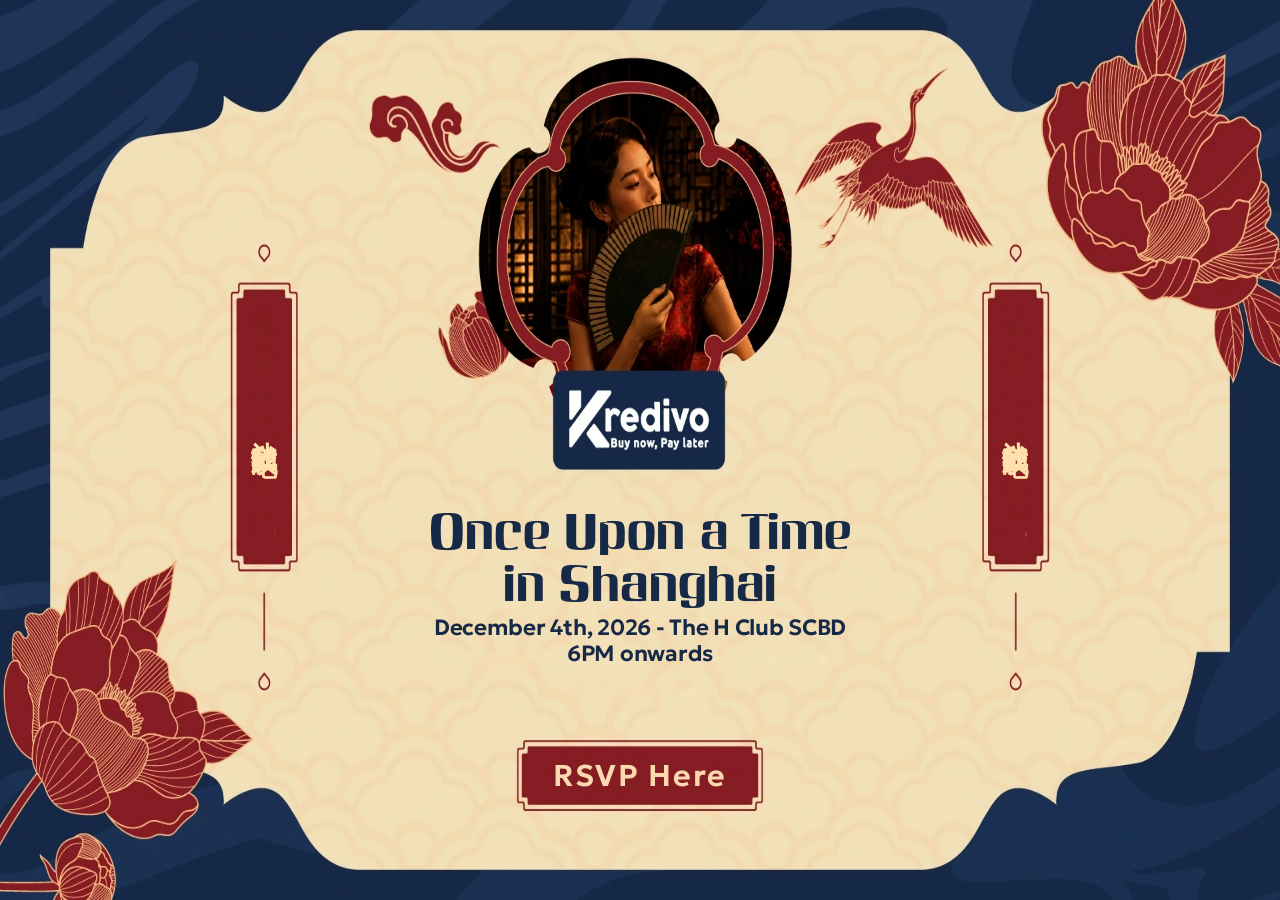
==== index.html @ e2d03d8a "Init shanghai-microsite" ====
<!doctype html>
<html lang="en">
<head>
  <meta charset="utf-8">
  <meta name="viewport" content="width=device-width, initial-scale=1">
  <meta name="theme-color" content="#162947">
  <meta name="description" content="Once Upon a Time in Shanghai. December 4th, 2026 at The H Club SCBD, 6PM onwards.">
  <title>Once Upon a Time in Shanghai — Kredivo</title>
  <link rel="preload" href="./assets/fonts/Inverserif.otf" as="font" type="font/otf" crossorigin>
  <link rel="preload" href="./assets/fonts/Geologica-VariableFont_CRSV,SHRP,slnt,wght.ttf" as="font" type="font/ttf" crossorigin>
  <link rel="stylesheet" href="./assets/css/styles.css">
</head>
<body>
  <main class="event-poster" aria-label="Kredivo event invitation">
    <!-- Only non-text illustrations and the Kredivo logo are raster artwork. -->
    <span class="ornament-message ornament-left" lang="zh-Hans">让我们狂欢吧</span>
    <span class="ornament-message ornament-right" lang="zh-Hans">让我们狂欢吧</span>

    <section class="event-details" aria-labelledby="event-title">
      <h1 id="event-title" class="event-title">
        <span>Once Upon a Time</span>
        <span>in Shanghai</span>
      </h1>
      <p class="event-when">
        <span>December 4th, 2026 - The H Club SCBD</span>
        <span>6PM onwards</span>
      </p>
    </section>

    <a class="rsvp-button" href="./rsvp.html" aria-label="RSVP for Once Upon a Time in Shanghai">RSVP Here</a>
  </main>
</body>
</html>
---- assets/css/styles.css ----
/* Fonts are loaded directly from the three ORIGINAL uploaded filenames.
   Place the three supplied original fonts in assets/fonts/ (no conversion needed).
   Gurmukhi MN lacks Han characters, so Chinese characters use CJK fallbacks. */
@font-face {
  font-family: 'Inverserif';
  src: url('../fonts/Inverserif.otf') format('opentype');
  font-style: normal;
  font-weight: 400;
  font-display: swap;
}
@font-face {
  font-family: 'Geologica';
  src: url('../fonts/Geologica-VariableFont_CRSV,SHRP,slnt,wght.ttf') format('truetype');
  font-style: normal;
  font-weight: 100 900;
  font-display: swap;
}
@font-face {
  font-family: 'Gurmukhi MN';
  src: local('Gurmukhi MN Bold'),
       url('../fonts/Gurmukhi MN.ttc') format('collection');
  font-style: normal;
  font-weight: 700;
  font-display: swap;
}

/* Shared styles for index.html, rsvp.html, and thank-you.html */
/* Gurmukhi MN Bold does not contain Han glyphs. The following fonts are used
   automatically for Chinese characters while retaining the requested family first. */
:root {
  color-scheme: light;
  --navy: #162947;
  --red: #871c25;
  --cream: #fbd8af;
  --body-font: 'Geologica', Arial, sans-serif;
  --title-font: 'Inverserif', Georgia, serif;
  --chinese-font: 'Gurmukhi MN', 'Noto Serif CJK SC', 'Songti SC', 'SimSun', serif;
}
*, *::before, *::after { box-sizing: border-box; }
html, body { margin: 0; background: var(--navy); }
body { color: var(--navy); font-family: var(--body-font); -webkit-font-smoothing: antialiased; text-rendering: optimizeLegibility; }

.event-poster, .rsvp-poster {
  position: relative;
  isolation: isolate;
  width: 100%;
  min-height: 100svh;
  aspect-ratio: 1920 / 1080;
  overflow: hidden;
  container-type: inline-size;
  background: var(--navy) url('../artwork-desktop.webp') center / 100% 100% no-repeat;
}
.event-details { position: absolute; left: 50%; top: 56.43%; width: 73%; transform: translateX(-50%); text-align: center; }
.event-title { margin: 0; font-family: var(--title-font); font-weight: 400; font-size: 3.78cqw; line-height: 1.07; letter-spacing: .004em; }
.event-title span, .event-when span { display: block; }
.event-when { margin: .12em 0 0; font-family: var(--body-font); font-weight: 600; font-size: 1.73cqw; line-height: 1.19; letter-spacing: -.012em; }

/* Actual Chinese HTML text, never an SVG or part of the background image. */
.ornament-message {
  position: absolute;
  z-index: 1;
  top: 33.95%;
  height: 27.2%;
  display: flex;
  align-items: center;
  justify-content: center;
  writing-mode: vertical-rl;
  text-orientation: upright;
  white-space: nowrap;
  font: 700 2.05cqw/1 var(--chinese-font);
  letter-spacing: .1em;
  color: #ffe0ac;
  transform: translateX(-50%);
}
.ornament-left { left: 20.62%; }
.ornament-right { left: 79.35%; }

.rsvp-button {
  position: absolute;
  z-index: 1;
  display: flex;
  justify-content: center;
  align-items: center;
  top: 82.15%;
  left: 50%;
  transform: translateX(-50%);
  width: 19.3%;
  height: 8.15%;
  border-radius: 5px;
  color: var(--cream);
  font: 600 2.35cqw/1 var(--body-font);
  letter-spacing: .055em;
  text-decoration: none;
  white-space: nowrap;
  cursor: pointer;
  transition: color .18s ease;
}
.rsvp-button:hover { color: white; }
.rsvp-button:focus-visible { outline: 3px solid white; outline-offset: 5px; }
.sr-only { position: absolute; width: 1px; height: 1px; padding: 0; margin: -1px; overflow: hidden; clip: rect(0,0,0,0); white-space: nowrap; border: 0; }
@media (max-width: 900px), (orientation: portrait) {
  .event-poster, .rsvp-poster { aspect-ratio: 944 / 2048; }
  .event-poster { background-image: url('../artwork-mobile.webp'); }
  .event-details { top: 53.36%; width: 90%; }
  .event-title { font-size: 8.28cqw; line-height: 1.09; letter-spacing: .009em; }
  .event-when { margin-top: .15em; font-size: 3.82cqw; line-height: 1.19; letter-spacing: -.012em; }
  .ornament-message { top: 31.1%; height: 11.7%; font-size: 4.2cqw; letter-spacing: .1em; }
  .ornament-left { left: 12.55%; }
  .ornament-right { left: 87.45%; }
  .rsvp-button { top: 72.1%; width: 48.3%; height: 5.45%; font-size: 5.65cqw; letter-spacing: .045em; }
}
@media (prefers-reduced-motion: reduce) { .rsvp-button { transition: none; } }


/* RSVP page */
/* All prose, headings, Chinese ornaments, labels and buttons are live HTML text.
   Background WebP files only contain decorations and the Kredivo brand mark. */
.rsvp-poster { background-image: url('../artwork-rsvp-desktop.webp'); }
.rsvp-poster .ornament-message { top: 43.9%; height: 21.9%; font-size: 1.92cqw; letter-spacing: .12em; }
.rsvp-poster .ornament-left { left: 6.96%; }
.rsvp-poster .ornament-right { left: 45%; }
.rsvp-event-name {
  position: absolute;
  z-index: 1;
  top: 72.45%;
  left: 26%;
  width: 39.8%;
  transform: translateX(-50%);
  color: var(--navy);
  font: 400 3.72cqw/1.08 var(--title-font);
  text-align: center;
  letter-spacing: .002em;
}
.rsvp-event-name span { display: block; white-space: nowrap; }
.rsvp-heading {
  position: absolute;
  top: 5.48%;
  left: 73.95%;
  width: 35%;
  transform: translateX(-50%);
  margin: 0;
  color: var(--red);
  text-align: center;
  font: 600 6.38cqw/1.1 var(--body-font);
  letter-spacing: .008em;
}
.rsvp-form { position: absolute; inset: 0; margin: 0; }
.rsvp-field { position: absolute; left: 57.3%; width: 33.07%; height: 7.0%; }
.field-name { top: 20.65%; }
.field-company { top: 32.56%; }
.field-whatsapp { top: 44.48%; }
.rsvp-field label {
  display: block;
  color: #0c0c0c;
  font: 600 1.48cqw/1.15 var(--body-font);
  letter-spacing: .05em;
  white-space: nowrap;
}
.rsvp-field input {
  display: block;
  position: absolute;
  bottom: 0;
  width: 100%;
  height: 52%;
  padding: 0 .25em .1em 0;
  border: 0;
  border-bottom: 1px solid #8c8d85;
  border-radius: 0;
  background: transparent;
  color: var(--navy);
  font: 400 1.18cqw/1.2 var(--body-font);
  caret-color: var(--red);
  outline-offset: 3px;
  text-overflow: ellipsis;
}
.rsvp-field input:focus-visible { outline: 2px solid var(--red); }
.rsvp-check {
  position: absolute;
  left: 57.6%;
  width: 35%;
  display: flex;
  align-items: center;
  gap: 1.0cqw;
  color: #080808;
  cursor: pointer;
  font: 400 1.13cqw/1.28 var(--body-font);
}
.check-attendance { top: 56.1%; min-height: 4.4%; font-weight: 600; }
.check-consent { top: 64.0%; min-height: 10.0%; }
.rsvp-check input {
  appearance: none;
  -webkit-appearance: none;
  flex: 0 0 1.9cqw;
  height: 1.9cqw;
  min-width: 17px;
  min-height: 17px;
  margin: 0;
  border: 1px solid #8291a5;
  border-radius: .38cqw;
  background: white;
  cursor: pointer;
}
.rsvp-check input:checked { background: var(--red); border-color: var(--red); }
.rsvp-check input:checked::after {
  content: '';
  display: block;
  width: 31%;
  height: 52%;
  margin: 17% auto;
  border: solid white;
  border-width: 0 2px 2px 0;
  transform: rotate(45deg);
}
.rsvp-check input:focus-visible { outline: 3px solid var(--navy); outline-offset: 3px; }
.nontransferable {
  position: absolute;
  top: 79.25%;
  left: 56.4%;
  width: 35%;
  margin: 0;
  color: #0b0b0b;
  font: 600 1.3cqw/1.35 var(--body-font);
  letter-spacing: .03em;
  text-align: center;
  white-space: nowrap;
}
.rsvp-submit {
  position: absolute;
  top: 85.5%;
  left: 64.7%;
  width: 17.9%;
  height: 7%;
  display: flex;
  align-items: center;
  justify-content: center;
  padding: 0;
  border: 0;
  border-radius: 5px;
  background: transparent;
  color: var(--cream);
  font: 600 2.25cqw/1 var(--body-font);
  letter-spacing: .07em;
  cursor: pointer;
}
.rsvp-submit:hover { color: #fff; }
.rsvp-submit:focus-visible { outline: 3px solid var(--navy); outline-offset: 5px; }
.rsvp-submit:disabled { cursor: progress; opacity: .7; }
.form-feedback { position: absolute; z-index: 3; top: 94%; left: 56%; width: 35%; margin: 0; padding: 9px 12px; border-radius: 4px; background: var(--red); color: white; font: 600 clamp(13px,1cqw,20px)/1.35 var(--body-font); text-align: center; }
.form-feedback[hidden] { display: none; }
@media (max-width: 900px), (orientation: portrait) {
  .rsvp-poster { background-image: url('../artwork-rsvp-mobile.webp'); }
  .rsvp-poster .ornament-message { display: none; }
  .rsvp-event-name { top: 23.4%; left: 50%; width: 87%; font-size: 7.3cqw; line-height: 1.1; }
  .rsvp-heading { top: 32.6%; left: 50%; width: 85%; font-size: 14.65cqw; letter-spacing: .004em; }
  .rsvp-field { left: 15.15%; width: 69.75%; height: 4.2%; }
  .field-name { top: 40.6%; }
  .field-company { top: 47.1%; }
  .field-whatsapp { top: 53.62%; }
  .rsvp-field label { font-size: 3.4cqw; line-height: 1.2; letter-spacing: .04em; }
  .rsvp-field input { height: 46%; font-size: max(16px,2.65cqw); }
  .rsvp-check { left: 15.85%; width: 72%; gap: 2.3cqw; font-size: 2.5cqw; line-height: 1.3; }
  .check-attendance { top: 60.2%; min-height: 2.4%; }
  .check-consent { top: 64.0%; min-height: 6.0%; }
  .rsvp-check input { flex-basis: 3.82cqw; height: 3.82cqw; border-radius: .7cqw; }
  .nontransferable { top: 72.9%; left: 13%; width: 74%; font-size: 2.9cqw; letter-spacing: .015em; }
  .rsvp-submit { top: 76.1%; left: 30.6%; width: 38.8%; height: 4.25%; font-size: 4.75cqw; letter-spacing: .065em; }
  .form-feedback { top: 82.2%; left: 14%; width: 72%; font-size: clamp(12px,2cqw,19px); }
}
@media (prefers-reduced-motion: reduce) { .rsvp-submit { transition: none; } }


/* Thank You page */
/* Thank-you artwork contains no embedded lettering or QR code.
   The logo present in the mobile image remains the supplied brand artwork. */
.thank-you-poster {
  position: relative;
  isolation: isolate;
  container-type: inline-size;
  width: 100%;
  min-height: 100svh;
  aspect-ratio: 1920 / 1080;
  overflow: hidden;
  background: var(--navy) url('../artwork-thank-you-desktop.webp') center / 100% 100% no-repeat;
}
.thank-you-event-name {
  position: absolute;
  top: 8.9%;
  left: 50%;
  transform: translateX(-50%);
  width: 63%;
  margin: 0;
  color: var(--navy);
  font: 400 3.40cqw/1.06 var(--title-font);
  text-align: center;
  letter-spacing: .004em;
}
.thank-you-event-name span,
.thank-you-message p span { display: block; white-space: nowrap; }

.thank-you-qr-section {
  position: absolute;
  top: 27.65%;
  left: 50%;
  transform: translateX(-50%);
  display: flex;
  flex-direction: column;
  align-items: center;
  width: 35%;
}
.thank-you-qr-link {
  width: 56.08%;
  aspect-ratio: 1;
  display: block;
  background: white;
  cursor: pointer;
}
.thank-you-qr {
  display: block;
  width: 100%;
  height: 100%;
  object-fit: contain;
  image-rendering: pixelated;
}
.thank-you-qr-caption {
  display: block;
  margin-top: .32em;
  color: #080808;
  font: 600 1.8cqw/1.2 var(--body-font);
  letter-spacing: -.02em;
  text-decoration: none;
  white-space: nowrap;
}
.thank-you-qr-caption:hover { text-decoration: underline; }
.thank-you-qr-caption:focus-visible,
.thank-you-qr-link:focus-visible { outline: 3px solid var(--red); outline-offset: 4px; }

.thank-you-message {
  position: absolute;
  top: 74.05%;
  left: 50%;
  transform: translateX(-50%);
  width: 66%;
  text-align: center;
  color: #000;
}
.thank-you-message h1 {
  margin: 0;
  font: 400 4.24cqw/1.08 var(--title-font);
}
.thank-you-message p {
  margin: .2em 0 0;
  font: 600 1.75cqw/1.18 var(--body-font);
}

@media (max-width: 900px), (orientation: portrait) {
  .thank-you-poster {
    aspect-ratio: 944 / 2048;
    background-image: url('../artwork-thank-you-mobile.webp');
  }
  .thank-you-event-name {
    top: 23.4%;
    width: 90%;
    font-size: 7.08cqw;
    line-height: 1.1;
    letter-spacing: .008em;
  }
  .thank-you-qr-section {
    top: 36.65%;
    width: 78%;
  }
  .thank-you-qr-link { width: 51.3%; }
  .thank-you-qr-caption {
    margin-top: .36em;
    font-size: 3.6cqw;
    letter-spacing: -.02em;
  }
  .thank-you-message {
    top: 64.30%;
    width: 88%;
  }
  .thank-you-message h1 { font-size: 8.72cqw; }
  .thank-you-message p { margin-top: .34em; font-size: 3.5cqw; line-height: 1.2; }
}
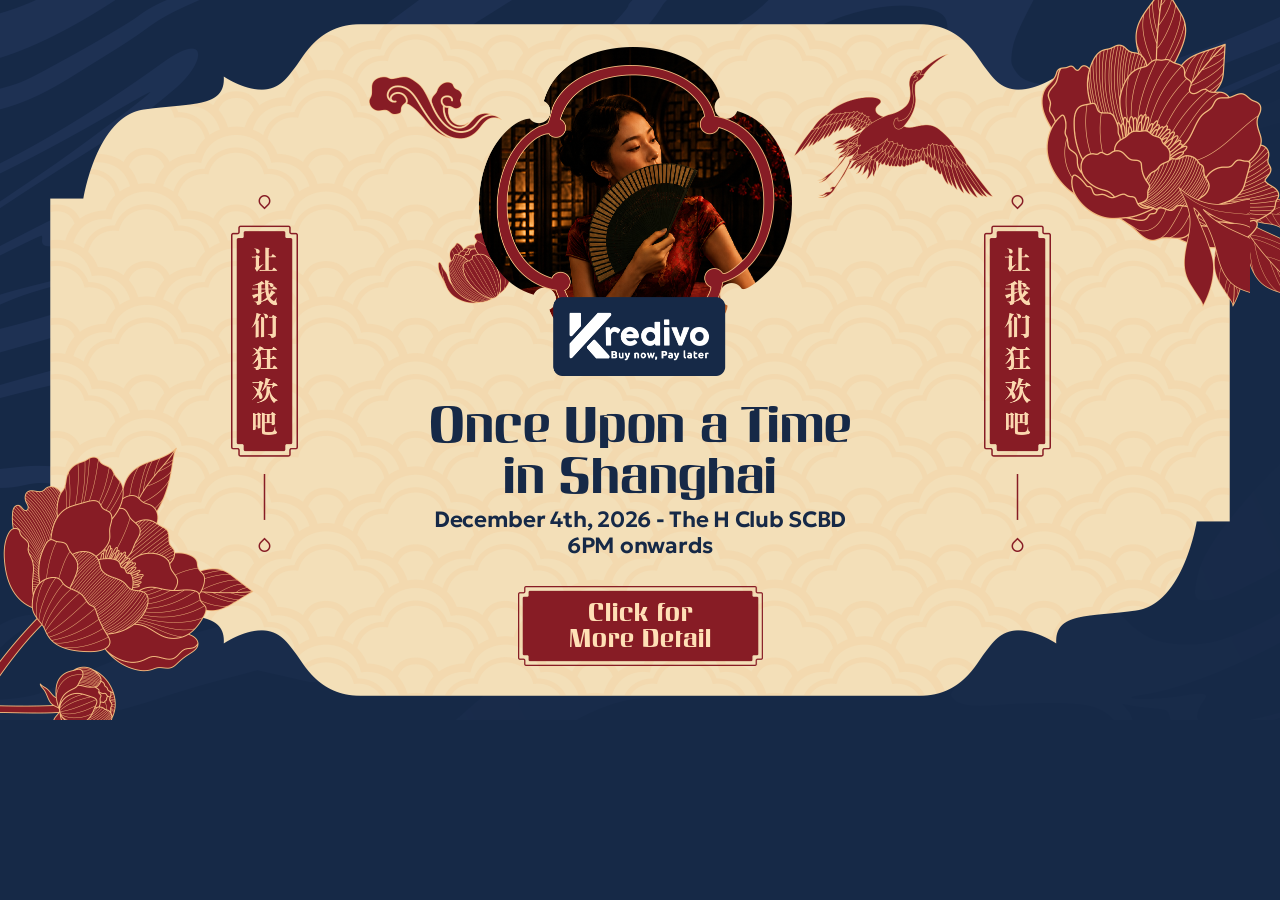
==== commit 9f78f84c: "Add new assets and update event pages for "Once Upon a Time in Shanghai" event - Added new images fo" ====
--- a/index.html
+++ b/index.html
@@ -4,30 +4,34 @@
   <meta charset="utf-8">
   <meta name="viewport" content="width=device-width, initial-scale=1">
   <meta name="theme-color" content="#162947">
-  <meta name="description" content="Once Upon a Time in Shanghai. December 4th, 2026 at The H Club SCBD, 6PM onwards.">
-  <title>Once Upon a Time in Shanghai — Kredivo</title>
-  <link rel="preload" href="./assets/fonts/Inverserif.otf" as="font" type="font/otf" crossorigin>
-  <link rel="preload" href="./assets/fonts/Geologica-VariableFont_CRSV,SHRP,slnt,wght.ttf" as="font" type="font/ttf" crossorigin>
+  <meta name="description" content="Once Upon a Time in Shanghai — Kredivo Year End Party, 4 December 2026.">
+  <title>Invitation — Once Upon a Time in Shanghai | Kredivo</title>
   <link rel="stylesheet" href="./assets/css/styles.css">
 </head>
 <body>
-  <main class="event-poster" aria-label="Kredivo event invitation">
-    <!-- Only non-text illustrations and the Kredivo logo are raster artwork. -->
-    <span class="ornament-message ornament-left" lang="zh-Hans">让我们狂欢吧</span>
-    <span class="ornament-message ornament-right" lang="zh-Hans">让我们狂欢吧</span>
 
-    <section class="event-details" aria-labelledby="event-title">
-      <h1 id="event-title" class="event-title">
-        <span>Once Upon a Time</span>
-        <span>in Shanghai</span>
-      </h1>
-      <p class="event-when">
-        <span>December 4th, 2026 - The H Club SCBD</span>
-        <span>6PM onwards</span>
-      </p>
-    </section>
-
-    <a class="rsvp-button" href="./rsvp.html" aria-label="RSVP for Once Upon a Time in Shanghai">RSVP Here</a>
-  </main>
+<main class="poster poster-index" aria-labelledby="event-title">
+  <picture class="art index-avatar" >
+    <source media="(max-width: 900px), (orientation: portrait)" srcset="./assets/img/phone/page-1/avatar.png">
+    <img src="./assets/img/screen/page-1/avatar.png" alt="" draggable="false">
+  </picture>
+  <picture class="art index-bird" >
+    <source media="(max-width: 900px), (orientation: portrait)" srcset="./assets/img/phone/page-1/bird.png">
+    <img src="./assets/img/screen/page-1/bird.png" alt="" draggable="false">
+  </picture>
+  <picture class="art index-flag-left" >
+    <source media="(max-width: 900px), (orientation: portrait)" srcset="./assets/img/phone/page-1/flag.png">
+    <img src="./assets/img/screen/page-1/flag.png" alt="" draggable="false">
+  </picture>
+  <picture class="art index-flag-right" >
+    <source media="(max-width: 900px), (orientation: portrait)" srcset="./assets/img/phone/page-1/flag.png">
+    <img src="./assets/img/screen/page-1/flag.png" alt="" draggable="false">
+  </picture>
+  <section class="event-details">
+    <h1 id="event-title" class="event-title"><span>Once Upon a Time</span><span>in Shanghai</span></h1>
+    <p class="event-when"><span>December 4th, 2026 - The H Club SCBD</span><span>6PM onwards</span></p>
+  </section>
+  <a class="art-button index-button" href="./detail.html" aria-label="Click for more detail about the event"><span>Click for<br>More Detail</span></a>
+</main>
 </body>
 </html>
--- a/assets/css/styles.css
+++ b/assets/css/styles.css
@@ -1,383 +1,120 @@
-/* Fonts are loaded directly from the three ORIGINAL uploaded filenames.
-   Place the three supplied original fonts in assets/fonts/ (no conversion needed).
-   Gurmukhi MN lacks Han characters, so Chinese characters use CJK fallbacks. */
-@font-face {
-  font-family: 'Inverserif';
-  src: url('../fonts/Inverserif.otf') format('opentype');
-  font-style: normal;
-  font-weight: 400;
-  font-display: swap;
+/* Shanghai microsite: decorative compositions provided as individual PNGs.
+   Reference layouts: assets/preview/screen & assets/preview/phone.
+   No WebP images are used. */
+@font-face { font-family: Inverserif; src: url('../fonts/Inverserif.otf') format('opentype'); font-weight: 400; font-display: swap; }
+@font-face { font-family: Geologica; src: url('../fonts/Geologica-VariableFont_CRSV,SHRP,slnt,wght.ttf') format('truetype'); font-weight: 100 900; font-display: swap; }
+:root { color-scheme: light; --navy:#162947; --red:#861924; --cream:#ffe0b6; --title:Inverserif,Georgia,serif; --body:Geologica,Arial,sans-serif; }
+*, *::before, *::after { box-sizing: border-box; }
+html,body { margin:0; padding:0; background:var(--navy); }
+body { font-family:var(--body); color:var(--navy); -webkit-font-smoothing:antialiased; }
+.poster { position:relative; isolation:isolate; container-type:inline-size; overflow:hidden; width:100%; aspect-ratio:1920/1080; margin:auto; background-position:center; background-size:100% 100%; background-repeat:no-repeat; }
+.poster-index { background-image:url('../img/screen/page-1/bg-page1.png'); }
+.poster-detail { background-image:url('../img/screen/page-2/bg-page2.png'); }
+.poster-rsvp { background-image:url('../img/screen/page-3/bg-page3.png'); }
+.poster-thanks { background-image:url('../img/screen/page-4/bg-page4.png'); }
+.art { display:block; position:absolute; z-index:1; pointer-events:none; }
+.art img { display:block; width:100%; height:auto; }
+.phone-only { display:none; }
+/* Page 1 / invitation */
+.index-avatar { top:6.48%; left:28.83%; width:33.01%; }
+.index-bird { top:7.55%; left:62.01%; width:15.55%; }
+.index-flag-left { top:27.13%; left:18.05%; width:5.24%; }
+.index-flag-right { top:27.13%; left:76.85%; width:5.24%; }
+.event-details { position:absolute; top:55.65%; left:50%; transform:translateX(-50%); width:75%; text-align:center; z-index:2; }
+.event-title { margin:0; font:400 3.78cqw/1.065 var(--title); letter-spacing:.004em; }
+.event-title span,.event-when span { display:block; white-space:nowrap; }
+.event-when { margin:.14em 0 0; font:600 1.73cqw/1.17 var(--body); letter-spacing:-.012em; }
+.art-button { z-index:3; position:absolute; display:flex; justify-content:center; align-items:center; border:0; padding:0; background-color:transparent; background-position:center; background-size:100% 100%; background-repeat:no-repeat; color:var(--cream); text-align:center; text-decoration:none; cursor:pointer; }
+.art-button:hover { filter:brightness(1.13); }
+.art-button:focus-visible { outline:3px solid var(--navy); outline-offset:5px; }
+.index-button { top:81.39%; left:40.45%; width:19.18%; aspect-ratio:491/159; background-image:url('../img/screen/page-1/btn.png'); font:400 1.92cqw/1.05 var(--title); letter-spacing:.04em; }
+/* Page 2 / guest and dress code */
+.detail-guest { top:0%; left:10.05%; width:31.57%; }
+.detail-group { top:23.26%; left:56.32%; width:29.88%; }
+.detail-rose { top:16.38%; left:40.83%; width:5.94%; }
+.detail-line { top:9.91%; left:48.69%; width:2.46%; }
+.detail-label { display:flex; align-items:center; justify-content:center; position:absolute; z-index:2; color:white; font:400 2.57cqw/1 var(--title); text-align:center; white-space:nowrap; background-size:100% 100%; background-repeat:no-repeat; }
+.main-guest-label { left:8.96%; top:51.67%; width:17.73%; height:7.23%; background-image:url('../img/screen/page-2/btn-3.png'); }
+.main-guest-name { position:absolute; z-index:2; left:15.65%; top:56.8%; margin:0; width:30%; color:var(--navy); text-align:center; font:750 11.85cqw/.98 var(--body); letter-spacing:-.04em; }
+.steal-label { left:59.46%; top:16.11%; width:22.85%; height:7.92%; background-image:url('../img/screen/page-2/btn-2.png'); }
+.next-button { left:40.45%; top:82.22%; width:19.18%; aspect-ratio:491/113; background-image:url('../img/screen/page-2/btn-1.png'); font:400 2.5cqw/1 var(--title); letter-spacing:.05em; }
+/* Page 3 / RSVP */
+.rsvp-avatar { top:7.10%; left:6.42%; width:35.78%; }
+.rsvp-flag-left { top:39.45%; left:4.6%; width:3.98%; }
+.rsvp-flag-right { top:39.45%; left:42.96%; width:3.98%; }
+.rsvp-event-name { position:absolute; z-index:2; top:72.55%; left:26%; width:39.8%; transform:translateX(-50%); text-align:center; font:400 3.72cqw/1.08 var(--title); }
+.rsvp-event-name span { display:block; white-space:nowrap; }
+.rsvp-heading { position:absolute; z-index:2; top:5.48%; left:73.95%; width:35%; transform:translateX(-50%); margin:0; color:var(--red); text-align:center; font:650 6.38cqw/1.1 var(--body); }
+.rsvp-form { position:absolute; inset:0; margin:0; z-index:3; }
+.rsvp-field { position:absolute; left:57.3%; width:33.07%; height:7%; }
+.field-name { top:20.65%; }
+.field-company { top:32.56%; }
+.field-whatsapp { top:44.48%; }
+.rsvp-field label { display:block; color:#0b0b0b; font:650 1.48cqw/1.15 var(--body); letter-spacing:.05em; white-space:nowrap; }
+.rsvp-field input { display:block; position:absolute; bottom:0; width:100%; height:52%; padding:0 .25em .1em 0; border:0; border-bottom:1px solid #8c8d85; border-radius:0; background:transparent; color:var(--navy); font:400 max(12px,1.18cqw)/1.2 var(--body); outline-offset:3px; }
+.rsvp-field input:focus-visible { outline:2px solid var(--red); }
+.rsvp-check { position:absolute; left:57.6%; width:35%; display:flex; align-items:center; gap:1cqw; color:#080808; cursor:pointer; font:400 1.13cqw/1.28 var(--body); }
+.check-attendance { top:56.1%; min-height:4.4%; font-weight:600; }
+.check-consent { top:64%; min-height:10%; }
+.rsvp-check input { appearance:none; -webkit-appearance:none; flex:0 0 1.9cqw; width:1.9cqw; height:1.9cqw; min-width:15px; min-height:15px; margin:0; border:1px solid #8291a5; border-radius:.38cqw; background:#fff; cursor:pointer; }
+.rsvp-check input:checked { background:var(--red); border-color:var(--red); }
+.rsvp-check input:checked::after { content:''; display:block; width:31%; height:52%; margin:17% auto; border:solid #fff; border-width:0 2px 2px 0; transform:rotate(45deg); }
+.rsvp-check input:focus-visible { outline:2px solid var(--navy); outline-offset:3px; }
+.nontransferable { position:absolute; top:79.25%; left:56.4%; width:35%; margin:0; text-align:center; white-space:nowrap; font:650 1.3cqw/1.35 var(--body); letter-spacing:.03em; color:#0b0b0b; }
+.rsvp-submit { top:85.70%; left:65.02%; width:17.7%; aspect-ratio:453/104; background-image:url('../img/screen/page-3/btn.png'); font:400 2.2cqw/1 var(--title); letter-spacing:.05em; }
+.rsvp-submit:disabled { opacity:.65; cursor:progress; }
+.form-feedback { position:absolute; z-index:5; top:93%; left:56%; width:36%; margin:0; padding:8px 10px; background:var(--red); border-radius:4px; color:#fff; text-align:center; font:600 clamp(12px,1.1cqw,18px)/1.3 var(--body); }
+.form-feedback[hidden] { display:none; }
+/* Page 4 / thank you: QR removed because it is not present in the updated mockups. */
+.thank-message { position:absolute; left:50%; top:34.8%; transform:translateX(-50%); width:72%; text-align:center; color:#000; }
+.thank-message h1 { margin:0; font:400 5.35cqw/1.06 var(--title); }
+.thank-message p { margin:.18em 0 0; font:650 2.04cqw/1.13 var(--body); }
+.thank-message p span,.thank-event-name span { display:block; white-space:nowrap; }
+.thank-event-name { position:absolute; left:50%; top:79.05%; transform:translateX(-50%); width:70%; text-align:center; font:400 3.75cqw/1.08 var(--title); }
+@media (max-width:900px), (orientation:portrait) {
+  .poster { aspect-ratio:1179/2556; }
+  .poster-index { background-image:url('../img/phone/page-1/bg-page1.png'); }
+  .poster-detail { background-image:url('../img/phone/page-2/bg-page2.png'); }
+  .poster-rsvp { background-image:url('../img/phone/page-3/bg-page3.png'); }
+  .poster-thanks { background-image:url('../img/phone/page-4/bg-page4.png'); }
+  .screen-only { display:none; }
+  .phone-only { display:block; }
+  .index-avatar { left:6.11%; top:15.47%; width:76.08%; }
+  .index-bird { left:6.7%; top:41.31%; width:34.03%; }
+  .index-flag-left { left:8.3%; top:28.29%; width:8.52%; }
+  .index-flag-right { left:83.5%; top:28.29%; width:8.52%; }
+  .event-details { top:53.35%; width:94%; }
+  .event-title { font-size:8.28cqw; line-height:1.09; }
+  .event-when { margin-top:.15em; font-size:3.82cqw; line-height:1.19; }
+  .index-button { left:26.24%; top:71.15%; width:47.58%; aspect-ratio:748/243; background-image:url('../img/phone/page-1/btn.png'); font-size:4.7cqw; letter-spacing:.03em; }
+  .detail-guest { left:18.74%; top:5.09%; width:60.62%; }
+  .detail-group { left:10.08%; top:46.59%; width:79.96%; }
+  .detail-bird { left:69.41%; top:27.75%; width:14.19%; }
+  .detail-phone-line { position:absolute; z-index:2; left:19.13%; top:45.78%; width:61.70%; aspect-ratio:970/63; background:url('../img/phone/page-2/btn-4.png') center / 100% 100% no-repeat; }
+  .main-guest-label { left:16.65%; top:31.25%; width:34.11%; height:3.61%; background-image:url('../img/phone/page-2/btn-2.png'); font-size:4.7cqw; }
+  .main-guest-name { top:34.55%; left:26%; width:59%; font-size:22cqw; letter-spacing:-.055em; line-height:1; }
+  .steal-label { left:29.98%; top:62.79%; width:39.98%; height:3.64%; background-image:url('../img/phone/page-2/btn-3.png'); font-size:5.25cqw; }
+  .next-button { left:26.24%; top:72.15%; width:47.58%; aspect-ratio:748/172; background-image:url('../img/phone/page-2/btn-1.png'); font-size:6.15cqw; }
+  .rsvp-logo { left:32.15%; top:13.56%; width:35.69%; }
+  .rsvp-event-name { top:23.4%; left:50%; width:88%; font-size:7.3cqw; line-height:1.1; }
+  .rsvp-heading { top:32.6%; left:50%; width:85%; font-size:14.65cqw; }
+  .rsvp-field { left:15.15%; width:69.75%; height:4.2%; }
+  .field-name { top:40.6%; }
+  .field-company { top:47.1%; }
+  .field-whatsapp { top:53.62%; }
+  .rsvp-field label { font-size:3.4cqw; line-height:1.2; letter-spacing:.04em; }
+  .rsvp-field input { height:46%; font-size:max(16px,2.65cqw); }
+  .rsvp-check { left:15.85%; width:72%; gap:2.3cqw; font-size:2.5cqw; line-height:1.3; }
+  .check-attendance { top:60.2%; min-height:2.4%; }
+  .check-consent { top:64%; min-height:6%; }
+  .rsvp-check input { flex-basis:3.82cqw; width:3.82cqw; height:3.82cqw; border-radius:.7cqw; }
+  .nontransferable { top:72.9%; left:13%; width:74%; font-size:2.9cqw; letter-spacing:.015em; }
+  .rsvp-submit { left:31.37%; top:76.24%; width:37.28%; aspect-ratio:586/135; background-image:url('../img/phone/page-3/btn.png'); font-size:4.75cqw; }
+  .form-feedback { top:82.2%; left:14%; width:72%; font-size:clamp(12px,2cqw,19px); }
+  .thanks-logo { left:32.15%; top:13.56%; width:35.69%; }
+  .thank-message { top:37.85%; width:94%; }
+  .thank-message h1 { font-size:9.2cqw; }
+  .thank-message p { margin-top:.36em; font-size:4.2cqw; line-height:1.15; }
+  .thank-event-name { top:68.65%; width:90%; font-size:7.35cqw; line-height:1.08; }
 }
-@font-face {
-  font-family: 'Geologica';
-  src: url('../fonts/Geologica-VariableFont_CRSV,SHRP,slnt,wght.ttf') format('truetype');
-  font-style: normal;
-  font-weight: 100 900;
-  font-display: swap;
-}
-@font-face {
-  font-family: 'Gurmukhi MN';
-  src: local('Gurmukhi MN Bold'),
-       url('../fonts/Gurmukhi MN.ttc') format('collection');
-  font-style: normal;
-  font-weight: 700;
-  font-display: swap;
-}
-
-/* Shared styles for index.html, rsvp.html, and thank-you.html */
-/* Gurmukhi MN Bold does not contain Han glyphs. The following fonts are used
-   automatically for Chinese characters while retaining the requested family first. */
-:root {
-  color-scheme: light;
-  --navy: #162947;
-  --red: #871c25;
-  --cream: #fbd8af;
-  --body-font: 'Geologica', Arial, sans-serif;
-  --title-font: 'Inverserif', Georgia, serif;
-  --chinese-font: 'Gurmukhi MN', 'Noto Serif CJK SC', 'Songti SC', 'SimSun', serif;
-}
-*, *::before, *::after { box-sizing: border-box; }
-html, body { margin: 0; background: var(--navy); }
-body { color: var(--navy); font-family: var(--body-font); -webkit-font-smoothing: antialiased; text-rendering: optimizeLegibility; }
-
-.event-poster, .rsvp-poster {
-  position: relative;
-  isolation: isolate;
-  width: 100%;
-  min-height: 100svh;
-  aspect-ratio: 1920 / 1080;
-  overflow: hidden;
-  container-type: inline-size;
-  background: var(--navy) url('../artwork-desktop.webp') center / 100% 100% no-repeat;
-}
-.event-details { position: absolute; left: 50%; top: 56.43%; width: 73%; transform: translateX(-50%); text-align: center; }
-.event-title { margin: 0; font-family: var(--title-font); font-weight: 400; font-size: 3.78cqw; line-height: 1.07; letter-spacing: .004em; }
-.event-title span, .event-when span { display: block; }
-.event-when { margin: .12em 0 0; font-family: var(--body-font); font-weight: 600; font-size: 1.73cqw; line-height: 1.19; letter-spacing: -.012em; }
-
-/* Actual Chinese HTML text, never an SVG or part of the background image. */
-.ornament-message {
-  position: absolute;
-  z-index: 1;
-  top: 33.95%;
-  height: 27.2%;
-  display: flex;
-  align-items: center;
-  justify-content: center;
-  writing-mode: vertical-rl;
-  text-orientation: upright;
-  white-space: nowrap;
-  font: 700 2.05cqw/1 var(--chinese-font);
-  letter-spacing: .1em;
-  color: #ffe0ac;
-  transform: translateX(-50%);
-}
-.ornament-left { left: 20.62%; }
-.ornament-right { left: 79.35%; }
-
-.rsvp-button {
-  position: absolute;
-  z-index: 1;
-  display: flex;
-  justify-content: center;
-  align-items: center;
-  top: 82.15%;
-  left: 50%;
-  transform: translateX(-50%);
-  width: 19.3%;
-  height: 8.15%;
-  border-radius: 5px;
-  color: var(--cream);
-  font: 600 2.35cqw/1 var(--body-font);
-  letter-spacing: .055em;
-  text-decoration: none;
-  white-space: nowrap;
-  cursor: pointer;
-  transition: color .18s ease;
-}
-.rsvp-button:hover { color: white; }
-.rsvp-button:focus-visible { outline: 3px solid white; outline-offset: 5px; }
-.sr-only { position: absolute; width: 1px; height: 1px; padding: 0; margin: -1px; overflow: hidden; clip: rect(0,0,0,0); white-space: nowrap; border: 0; }
-@media (max-width: 900px), (orientation: portrait) {
-  .event-poster, .rsvp-poster { aspect-ratio: 944 / 2048; }
-  .event-poster { background-image: url('../artwork-mobile.webp'); }
-  .event-details { top: 53.36%; width: 90%; }
-  .event-title { font-size: 8.28cqw; line-height: 1.09; letter-spacing: .009em; }
-  .event-when { margin-top: .15em; font-size: 3.82cqw; line-height: 1.19; letter-spacing: -.012em; }
-  .ornament-message { top: 31.1%; height: 11.7%; font-size: 4.2cqw; letter-spacing: .1em; }
-  .ornament-left { left: 12.55%; }
-  .ornament-right { left: 87.45%; }
-  .rsvp-button { top: 72.1%; width: 48.3%; height: 5.45%; font-size: 5.65cqw; letter-spacing: .045em; }
-}
-@media (prefers-reduced-motion: reduce) { .rsvp-button { transition: none; } }
-
-
-/* RSVP page */
-/* All prose, headings, Chinese ornaments, labels and buttons are live HTML text.
-   Background WebP files only contain decorations and the Kredivo brand mark. */
-.rsvp-poster { background-image: url('../artwork-rsvp-desktop.webp'); }
-.rsvp-poster .ornament-message { top: 43.9%; height: 21.9%; font-size: 1.92cqw; letter-spacing: .12em; }
-.rsvp-poster .ornament-left { left: 6.96%; }
-.rsvp-poster .ornament-right { left: 45%; }
-.rsvp-event-name {
-  position: absolute;
-  z-index: 1;
-  top: 72.45%;
-  left: 26%;
-  width: 39.8%;
-  transform: translateX(-50%);
-  color: var(--navy);
-  font: 400 3.72cqw/1.08 var(--title-font);
-  text-align: center;
-  letter-spacing: .002em;
-}
-.rsvp-event-name span { display: block; white-space: nowrap; }
-.rsvp-heading {
-  position: absolute;
-  top: 5.48%;
-  left: 73.95%;
-  width: 35%;
-  transform: translateX(-50%);
-  margin: 0;
-  color: var(--red);
-  text-align: center;
-  font: 600 6.38cqw/1.1 var(--body-font);
-  letter-spacing: .008em;
-}
-.rsvp-form { position: absolute; inset: 0; margin: 0; }
-.rsvp-field { position: absolute; left: 57.3%; width: 33.07%; height: 7.0%; }
-.field-name { top: 20.65%; }
-.field-company { top: 32.56%; }
-.field-whatsapp { top: 44.48%; }
-.rsvp-field label {
-  display: block;
-  color: #0c0c0c;
-  font: 600 1.48cqw/1.15 var(--body-font);
-  letter-spacing: .05em;
-  white-space: nowrap;
-}
-.rsvp-field input {
-  display: block;
-  position: absolute;
-  bottom: 0;
-  width: 100%;
-  height: 52%;
-  padding: 0 .25em .1em 0;
-  border: 0;
-  border-bottom: 1px solid #8c8d85;
-  border-radius: 0;
-  background: transparent;
-  color: var(--navy);
-  font: 400 1.18cqw/1.2 var(--body-font);
-  caret-color: var(--red);
-  outline-offset: 3px;
-  text-overflow: ellipsis;
-}
-.rsvp-field input:focus-visible { outline: 2px solid var(--red); }
-.rsvp-check {
-  position: absolute;
-  left: 57.6%;
-  width: 35%;
-  display: flex;
-  align-items: center;
-  gap: 1.0cqw;
-  color: #080808;
-  cursor: pointer;
-  font: 400 1.13cqw/1.28 var(--body-font);
-}
-.check-attendance { top: 56.1%; min-height: 4.4%; font-weight: 600; }
-.check-consent { top: 64.0%; min-height: 10.0%; }
-.rsvp-check input {
-  appearance: none;
-  -webkit-appearance: none;
-  flex: 0 0 1.9cqw;
-  height: 1.9cqw;
-  min-width: 17px;
-  min-height: 17px;
-  margin: 0;
-  border: 1px solid #8291a5;
-  border-radius: .38cqw;
-  background: white;
-  cursor: pointer;
-}
-.rsvp-check input:checked { background: var(--red); border-color: var(--red); }
-.rsvp-check input:checked::after {
-  content: '';
-  display: block;
-  width: 31%;
-  height: 52%;
-  margin: 17% auto;
-  border: solid white;
-  border-width: 0 2px 2px 0;
-  transform: rotate(45deg);
-}
-.rsvp-check input:focus-visible { outline: 3px solid var(--navy); outline-offset: 3px; }
-.nontransferable {
-  position: absolute;
-  top: 79.25%;
-  left: 56.4%;
-  width: 35%;
-  margin: 0;
-  color: #0b0b0b;
-  font: 600 1.3cqw/1.35 var(--body-font);
-  letter-spacing: .03em;
-  text-align: center;
-  white-space: nowrap;
-}
-.rsvp-submit {
-  position: absolute;
-  top: 85.5%;
-  left: 64.7%;
-  width: 17.9%;
-  height: 7%;
-  display: flex;
-  align-items: center;
-  justify-content: center;
-  padding: 0;
-  border: 0;
-  border-radius: 5px;
-  background: transparent;
-  color: var(--cream);
-  font: 600 2.25cqw/1 var(--body-font);
-  letter-spacing: .07em;
-  cursor: pointer;
-}
-.rsvp-submit:hover { color: #fff; }
-.rsvp-submit:focus-visible { outline: 3px solid var(--navy); outline-offset: 5px; }
-.rsvp-submit:disabled { cursor: progress; opacity: .7; }
-.form-feedback { position: absolute; z-index: 3; top: 94%; left: 56%; width: 35%; margin: 0; padding: 9px 12px; border-radius: 4px; background: var(--red); color: white; font: 600 clamp(13px,1cqw,20px)/1.35 var(--body-font); text-align: center; }
-.form-feedback[hidden] { display: none; }
-@media (max-width: 900px), (orientation: portrait) {
-  .rsvp-poster { background-image: url('../artwork-rsvp-mobile.webp'); }
-  .rsvp-poster .ornament-message { display: none; }
-  .rsvp-event-name { top: 23.4%; left: 50%; width: 87%; font-size: 7.3cqw; line-height: 1.1; }
-  .rsvp-heading { top: 32.6%; left: 50%; width: 85%; font-size: 14.65cqw; letter-spacing: .004em; }
-  .rsvp-field { left: 15.15%; width: 69.75%; height: 4.2%; }
-  .field-name { top: 40.6%; }
-  .field-company { top: 47.1%; }
-  .field-whatsapp { top: 53.62%; }
-  .rsvp-field label { font-size: 3.4cqw; line-height: 1.2; letter-spacing: .04em; }
-  .rsvp-field input { height: 46%; font-size: max(16px,2.65cqw); }
-  .rsvp-check { left: 15.85%; width: 72%; gap: 2.3cqw; font-size: 2.5cqw; line-height: 1.3; }
-  .check-attendance { top: 60.2%; min-height: 2.4%; }
-  .check-consent { top: 64.0%; min-height: 6.0%; }
-  .rsvp-check input { flex-basis: 3.82cqw; height: 3.82cqw; border-radius: .7cqw; }
-  .nontransferable { top: 72.9%; left: 13%; width: 74%; font-size: 2.9cqw; letter-spacing: .015em; }
-  .rsvp-submit { top: 76.1%; left: 30.6%; width: 38.8%; height: 4.25%; font-size: 4.75cqw; letter-spacing: .065em; }
-  .form-feedback { top: 82.2%; left: 14%; width: 72%; font-size: clamp(12px,2cqw,19px); }
-}
-@media (prefers-reduced-motion: reduce) { .rsvp-submit { transition: none; } }
-
-
-/* Thank You page */
-/* Thank-you artwork contains no embedded lettering or QR code.
-   The logo present in the mobile image remains the supplied brand artwork. */
-.thank-you-poster {
-  position: relative;
-  isolation: isolate;
-  container-type: inline-size;
-  width: 100%;
-  min-height: 100svh;
-  aspect-ratio: 1920 / 1080;
-  overflow: hidden;
-  background: var(--navy) url('../artwork-thank-you-desktop.webp') center / 100% 100% no-repeat;
-}
-.thank-you-event-name {
-  position: absolute;
-  top: 8.9%;
-  left: 50%;
-  transform: translateX(-50%);
-  width: 63%;
-  margin: 0;
-  color: var(--navy);
-  font: 400 3.40cqw/1.06 var(--title-font);
-  text-align: center;
-  letter-spacing: .004em;
-}
-.thank-you-event-name span,
-.thank-you-message p span { display: block; white-space: nowrap; }
-
-.thank-you-qr-section {
-  position: absolute;
-  top: 27.65%;
-  left: 50%;
-  transform: translateX(-50%);
-  display: flex;
-  flex-direction: column;
-  align-items: center;
-  width: 35%;
-}
-.thank-you-qr-link {
-  width: 56.08%;
-  aspect-ratio: 1;
-  display: block;
-  background: white;
-  cursor: pointer;
-}
-.thank-you-qr {
-  display: block;
-  width: 100%;
-  height: 100%;
-  object-fit: contain;
-  image-rendering: pixelated;
-}
-.thank-you-qr-caption {
-  display: block;
-  margin-top: .32em;
-  color: #080808;
-  font: 600 1.8cqw/1.2 var(--body-font);
-  letter-spacing: -.02em;
-  text-decoration: none;
-  white-space: nowrap;
-}
-.thank-you-qr-caption:hover { text-decoration: underline; }
-.thank-you-qr-caption:focus-visible,
-.thank-you-qr-link:focus-visible { outline: 3px solid var(--red); outline-offset: 4px; }
-
-.thank-you-message {
-  position: absolute;
-  top: 74.05%;
-  left: 50%;
-  transform: translateX(-50%);
-  width: 66%;
-  text-align: center;
-  color: #000;
-}
-.thank-you-message h1 {
-  margin: 0;
-  font: 400 4.24cqw/1.08 var(--title-font);
-}
-.thank-you-message p {
-  margin: .2em 0 0;
-  font: 600 1.75cqw/1.18 var(--body-font);
-}
-
-@media (max-width: 900px), (orientation: portrait) {
-  .thank-you-poster {
-    aspect-ratio: 944 / 2048;
-    background-image: url('../artwork-thank-you-mobile.webp');
-  }
-  .thank-you-event-name {
-    top: 23.4%;
-    width: 90%;
-    font-size: 7.08cqw;
-    line-height: 1.1;
-    letter-spacing: .008em;
-  }
-  .thank-you-qr-section {
-    top: 36.65%;
-    width: 78%;
-  }
-  .thank-you-qr-link { width: 51.3%; }
-  .thank-you-qr-caption {
-    margin-top: .36em;
-    font-size: 3.6cqw;
-    letter-spacing: -.02em;
-  }
-  .thank-you-message {
-    top: 64.30%;
-    width: 88%;
-  }
-  .thank-you-message h1 { font-size: 8.72cqw; }
-  .thank-you-message p { margin-top: .34em; font-size: 3.5cqw; line-height: 1.2; }
-}
+@media (prefers-reduced-motion:reduce) { .art-button { transition:none; } }
